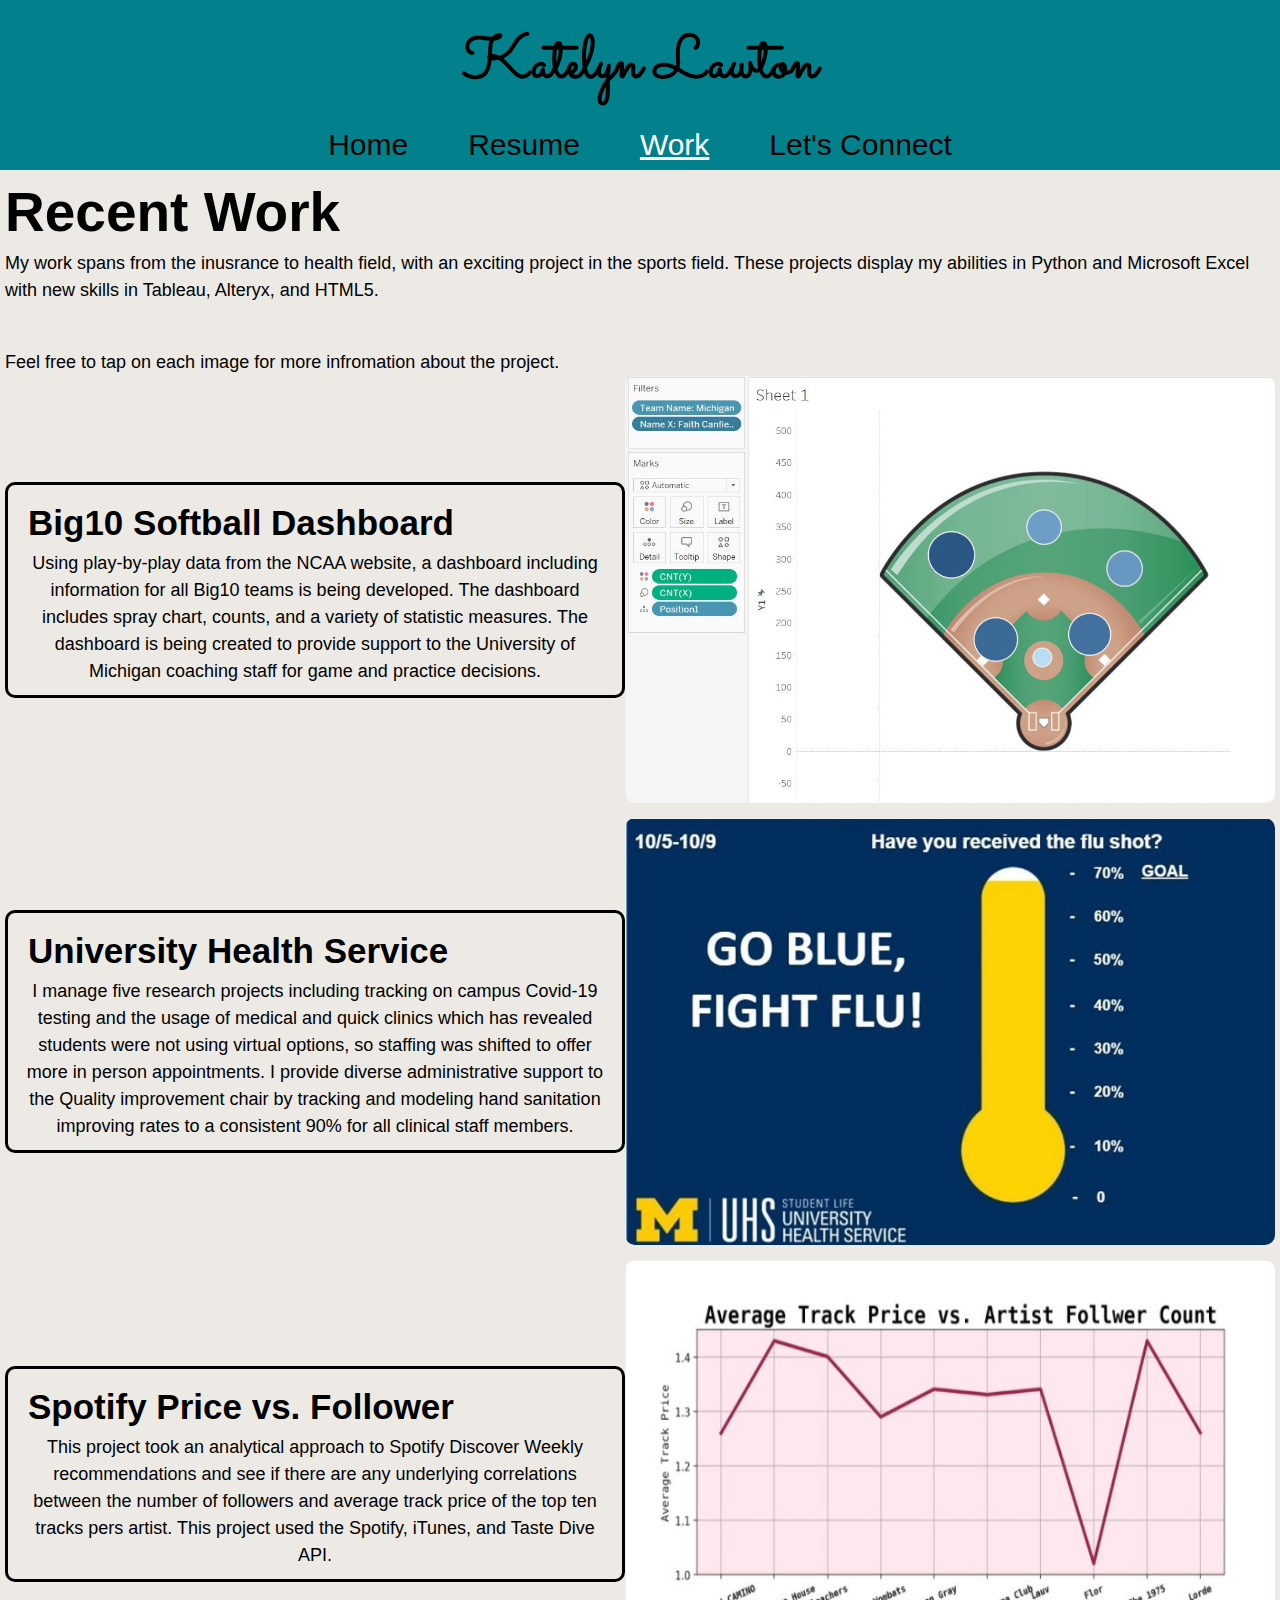
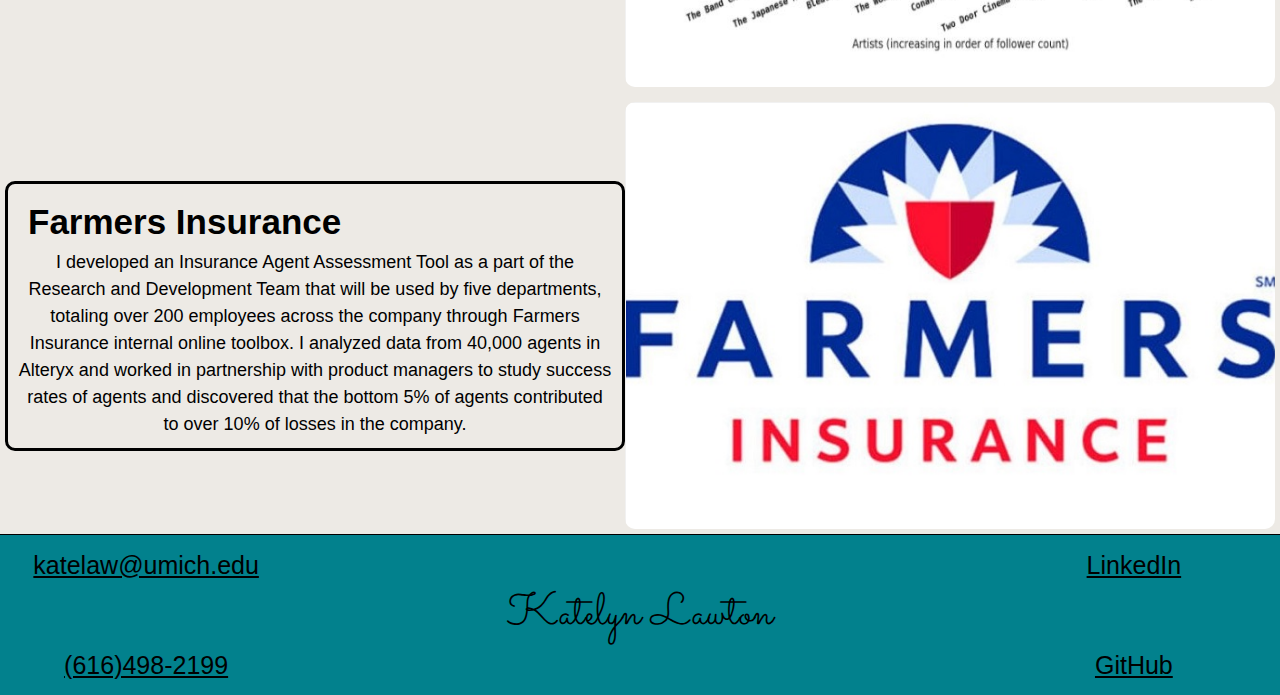
==== work.html @ 24c134ed "final" ====
<!DOCTYPE html>
<html lang="en">

  <head>
    <meta charset="utf-8">
    <meta name="viewport" content="width=device-width, initial-scale=1.0">
    <link rel="stylesheet" type="text/css" href="css/html5reset.css">
    <link href='https://fonts.googleapis.com/css?family=Sacramento' rel='stylesheet'>
    <link rel="stylesheet" type="text/css" href="css/style.css">
    <title>Work</title>
  </head>

  <body>
    <div class="skip"><a href="#main">Skip to Main Content</a></div>
    <header>
      <div class="name-header">Katelyn Lawton</div> <br>
      <nav>
        <ul class = "header-container">
          <li class="nav_item"><a href="index.html">Home</a></li>
          <li class="nav_item"><a href="resume.html">Resume</a></li>
          <li class="nav_item"><a href="work.html" id="current-page">Work</a></li>
          <li class="nav_item"><a href="about.html">Let's Connect</a></li>
        </ul>
      </nav>
    </header>
  
  <main id="main">
    <h1>Recent Work</h1>
      <p>My work spans from the inusrance to health field, with an exciting project in the sports field. These projects display my abilities in Python and Microsoft Excel with new skills in Tableau, Alteryx, and HTML5.</p>
      <br><p>Feel free to tap on each image for more infromation about the project.</p>
    <div class ="work-container">
      <div class = "BIG10-image">
        <div class="flip-card">
          <div class="flip-card-inner">
            <div class="flip-card-front" tabindex="0">
              <img src="img/big10.jpg" alt="Block M">
            </div>
            <div class="flip-card-back" tabindex="1">
              <p>With the use of Tableau, I am able develop a spray chart shown here for any player, team, or combination of the both. The dashboard is flexible in order to adapt to the needs of the coaching staff.</p>
            </div>
          </div>
        </div>
      </div>
      
      <div class = "BIG10 text-block">
        <h2>Big10 Softball Dashboard</h2>
        <p>Using play-by-play data from the NCAA website, a dashboard including information for all Big10 teams is being developed. The dashboard includes spray chart, counts, and a variety of statistic measures. The dashboard is being created to provide support to the University of Michigan coaching staff for game and practice decisions.</p>
      </div>

      <div class = "si206-image">
        <div class="flip-card">
          <div class="flip-card-inner">
            <div class="flip-card-front" tabindex="4">
              <img src="img/si206.jpg" alt="si206 final project"/>
            </div>
            <div class="flip-card-back" tabindex="5">
              <p>In order to develop this project I used got data from API, used databases, and created visualizations with Matpltlib and Plotly.</p>
            </div>
          </div>
        </div>
      </div>
      <div class = "si206 text-block">
        <h2>Spotify Price vs. Follower</h2>
        <p>This project took an analytical approach to Spotify Discover Weekly recommendations and see if there are any underlying correlations between the number of followers and average track price of the top ten tracks pers artist. This project used the Spotify, iTunes, and Taste Dive API. </p>
      </div>
        
      <div class = "uhs-image">
        <div class="flip-card">
          <div class="flip-card-inner">
            <div class="flip-card-front" tabindex="2">
              <img src="img/uhs.jpg" alt="uhs project"/>
            </div>
            <div class="flip-card-back" tabindex="3">
              <p>Since the beginnig of the Pandemic, many of my projects have focused around tracking and analyzing data about Covid tracking. UHS does a majority of Covid testing on campus so these projects play an important role in tracking how well the university is doing.</p>
            </div>
          </div>
        </div>
      </div>
      <div class = "uhs text-block">
        <h2>University Health Service</h2>
        <p>I manage five research projects including tracking on campus Covid-19 testing and the usage of medical and quick clinics which has revealed students were not using virtual options, so staffing was shifted to offer more in person appointments. I provide diverse administrative support to the Quality improvement chair by tracking and modeling hand sanitation improving rates to a consistent 90% for all clinical staff members.</p>
      </div>

      <div class = "farmers-image">
        <div class="flip-card">
          <div class="flip-card-inner">
            <div class="flip-card-front" tabindex="6">
              <img src="img/farmers.jpg" alt="farmers project"/>
            </div>
            <div class="flip-card-back" tabindex="7">
              <p>The development of this tool had a lasting impact on the company outside the analytics team. Product managers have direct access to the information and tool to use for their specific needs.</p>
            </div>
          </div>
        </div>
        
      </div>
      <div class = "farmers text-block">
        <h2>Farmers Insurance</h2>
        <p>
          I developed an Insurance Agent Assessment Tool as a part of the Research and Development Team that will be used by five departments, totaling over 200 employees across the company through Farmers Insurance internal online toolbox. I analyzed data from 40,000 agents in Alteryx and worked in partnership with product managers to study success rates of agents and discovered that the bottom 5% of agents contributed to over 10% of losses in the company.</p>
      </div>
    </div> 
  </main>
  </body> 

  <footer class="footer-container">
    <div class = "email">katelaw@umich.edu</div>
    <div class = "number">(616)498-2199</div>
    <div class = "name">Katelyn Lawton</div>
    <div class = "linkedin"><a href="https://www.linkedin.com/in/katelyn-lawton/">LinkedIn</a></div>
    <div class = "github"><a href="https://github.com/katielawton">GitHub</a></div>
  </footer>
  
</html>
---- css/style.css ----
html{
    scroll-behavior: smooth;
}
img {
  max-width: 100%;
}
body{
  margin: 0;
  font-family: "Century Gothic", CenturyGothic, AppleGothic, sans-serif;
  font-size: 22px;
}

main {
    background-color: #EDEAE5;
    color: #000000;
    line-height: 1.5em;
    margin: 0;
    padding: 5px;
}
.intro {
  text-align: center;
}

/*navigation bar*/
header{
    padding: 5px;
    background: #02818D;
    display: flex;
    flex-direction: column;
    align-items: center;
    align-content: center; 
  }

 h1 p {
  background-color: #EDEAE5;
  color: #000000;
  font-weight: lighter;
  font-size: 20px;
  }

.header-container{
    display: flex;
    flex-direction: column;
    line-height: 20px;
    text-align: center;
  }

.nav_item a{
    color:#000000;
    text-decoration: none; 
  }

.nav_item a:hover{
    text-decoration: dotted underline;
    color: #FEF9C7;
 }

 #current-page{
  color: #FFFFFF;
  text-decoration: underline;
}

.name-header{
    text-align: left;
    font-family: 'Sacramento';
    font-size: 45px;
    color: #000000;
    font-weight: bold;
  }
/*end of navigation bar*/

/*skip*/
.skip{
  background: #02818D;
}
.skip a{
    background: #02818D;
    left: 0;
    padding: 6px;
    -webkit-transition: top 1s ease-out;
    transition: top 1s ease-out;
    z-index: 1;
    position: relative;
    top: -40px;
  }
  
.skip a:focus{
    top: 0px;
  }  
/*end skip*/
/*into*/
header p{
    color: #000000;
    font-size: 25px;
    text-align: center;
    padding-top: 50px;
    padding-bottom: 50px;
  }
/*images grid*/
.flex {
    display: flex;
    justify-content: center;
    margin: auto;
    flex-flow: row wrap;
    align-items: center;
  }
  
.flex-item {
    width: 25em;
    height: 1fr;
    overflow: hidden;    
  }

.hvrbox,
.hvrbox * {
  box-sizing: border-box;
  }
.hvrbox {
  position: relative;
  display: inline-block;
  overflow: hidden;
  max-width: 100%;
  height: auto;
  }
.hvrbox img {
  max-width: 100%;
}
.hvrbox .hvrbox-layer_bottom {
  display: block;
}
.hvrbox .hvrbox-layer_top {
  opacity: 0;
  position: absolute;
  top: 0;
  left: 0;
  right: 0;
  bottom: 0;
  width: 100%;
  height: 96%;
  background: rgba(0, 0, 0, 0.6);
  color: #fff;
  /* padding: 15px; */
  -moz-transition: all 0.4s ease-in-out 0s;
  -webkit-transition: all 0.4s ease-in-out 0s;
  -ms-transition: all 0.4s ease-in-out 0s;
  transition: all 0.4s ease-in-out 0s;
}
.hvrbox:hover .hvrbox-layer_top,
.hvrbox.active .hvrbox-layer_top {
  opacity: 1;
}
.hvrbox .hvrbox-text {
  text-align: center;
  font-size: 18px;
  display: inline-block;
  position: absolute;
  top: 50%;
  left: 50%;
  -moz-transform: translate(-50%, -50%);
  -webkit-transform: translate(-50%, -50%);
  -ms-transform: translate(-50%, -50%);
  transform: translate(-50%, -50%);
}

/*RESUME*/

h1{
    font-size: 35px;
    line-height: 1;
    padding: 10px 0 10px 0;
    text-align: left;
  }

.resume-link {
  font-size: 30px;
  text-align: right; 
}
.resume-link a{
  color: #000000;
  font-size: 20px;
  padding: 20px;
}

h1 div {
  padding-bottom: 40px;
  border-bottom: 2px solid black;
}
h1 a{
  color: #000000;
  /* font-weight: bold; */
  text-decoration: none;
  background-color: #FCE181;
}

h2 {
    color:#000000;
    font-size: 30px;
    line-height: 1;
    text-align: center;
    padding: 10px ;
}
h3{
    color:#000000;
    font-size: 20px;
    line-height: 1;
    text-align: left;
    font-weight: bolder;
}

h3 p{
    font-size: 20px;
    text-align: left;
}

p{
  font-size: 18px;
}

/*WORK PAGE*/
.work-container{
  display: grid;
  grid-template-columns: 1fr;
  grid-template-rows: auto;
  grid-row-gap: 15px;
}


.BIG10, .si206, .uhs, .farmers{
  grid-column: 1 / span 1;
}

.BIG10-image, .si206-image, .uhs-image, .farmers-image{
  grid-column: 1/-1;
  max-height: 700px;
  overflow: hidden;
  border-radius: 10px;
}

.BIG10-image{
  grid-row: 3 / span 1;
}
.BIG10{
  grid-row: 2 / span 1;
}

.si206-image{
  grid-row: 5 / span 1;
}
.si206{
  grid-row: 4 / span 1;
}

.uhs-image{
  grid-row: 7 / span 1;
}
.uhs{
  grid-row: 6 / span 1;
}

.farmers-image{
  grid-row: 9 / span 1;
}
.farmers{
  grid-row: 8 / span 1;
}

.flip-card {
  background-color: transparent;
  width: 375px;
  height: 250px;
  border: 1px solid #f1f1f1;
  perspective: 1000px; /* Remove this if you don't want the 3D effect */
}

/* This container is needed to position the front and back side */
.flip-card-inner {
  position: relative;
  width: 100%;
  height: 100%;
  text-align: center;
  transition: transform 0.8s;
  transform-style: preserve-3d;
}

/* Do an horizontal flip when you move the mouse over the flip box container */
.flip-card:hover .flip-card-inner,
.flip-card:focus-within .flip-card-inner,
.flip-card:active .flip-card-inner,
.flip-card:focus .flip-card-inner {
  transform: rotateX(180deg);
} 

/* Position the front and back side */
.flip-card-front, .flip-card-back {
  position: absolute;
  width: 100%;
  height: 100%;
  backface-visibility: hidden;
  border-radius: 10px;
}

/* Style the front side (fallback if image is missing) */
.flip-card-front {
  background-color: #bbb;
  color: black;
  border-radius: 10px;
}

/* Style the back side */
.flip-card-back {
  background-color: #02818D;
  color: #000000;
  transform: rotateX(180deg);
}

.text-block{
    background-color: #EDEAE5;
    border: 3px solid #000000;
    padding: 10px;
    text-align: center;
    color: #000000;
    margin: auto;
    overflow: auto;
    border-radius: 10px;
  }


 /*BEYOND PAGE*/
 .parallax {
  background-attachment: fixed; /* Parallax effect */     
  background-position: center;  /* Parallax effect */
  background-repeat: no-repeat; /* Parallax effect */
  background-size: cover;       /* Parallax effect */
  color: white;
  height: 350px;                /* Parallax effect */

  /*Set background-image to header.jpg */
  background-image: url("../img/header.jpg");
  background-repeat: no-repeat;
 } 


/*FOOTER*/
footer{
    background-color: #02818D;
    color: #000000;
    text-align: center;
    border-top: 1px solid black;
    font-size: 20px;
    padding: 5px;
  }

.footer-container{
    /*Your Code Here*/
    display: grid;
    grid-template-rows: 1fr 1fr 1fr 1fr 1fr;
    grid-auto-flow: row;
    align-items: center;
    align-content: center;
  }
  
  .email, .number, .linkedin, .github{
    color: #000000;
    text-decoration: underline;
  }

  .email{
    grid-row: 1;
  }
  .number{
    grid-row: 2;
  }

  .linkedin{
    grid-row: 4;
  }
  .github{
    grid-row: 5;
  }
  
  .name {
    font-family: 'Sacramento';
    color:#000000;
    text-decoration: none;
    font-size: 45px;
    grid-row: 3;
  }
  div a {
    color:#000000;
    text-decoration: none;
  }

.name {
    animation: signature ease 10s;
    -webkit-animation: signature ease 10s;
    -moz-animation: signature ease 10s;
    -o-animation: signature ease 10s;
    -ms-animation: signature ease 10s;
    }
@keyframes signature {
    0% {opacity:0;}
    100% {opacity:1;}
    }

form {
  border: 3px solid #f1f1f1;
}

input:focus{
    border: 2px solid #02818D;
    background-color: #FEF9C7;
}
legend{ 
  font-size: 125%;
  font-style:italic;
  text-transform: uppercase;
  text-align: center;
}

label{
  display: inline-block;
  margin-right:10px;
  width:15%;
}
input, .final_span{
  width: 100%;
  padding: 12px 20px;
  margin: 8px 0;
  display: inline-block;
  border: 1px solid #ccc;
  box-sizing: border-box;
}
span{
  margin-left:20%;
  font-family: italic;
  font-weight: bold;
}

textarea{
  width: 100%;
  height: 35vh;
  padding: 12px 20px;
  margin: 8px 0;
  display: inline-block;
  border: 1px solid #ccc;
  box-sizing: border-box;
}

a img{
  width: 35px;
}


input[type=checkbox]{
    display:inline;
    width:inherit;
}

input[type=submit] {
  background-color: #FCE181;
  color: #000000;
  padding: 14px 20px;
  margin: 8px 0;
  border: none;
  cursor: pointer;
  width: 100%;
}

input[type=submit]:hover {
  opacity: 0.8;
}
/* Add a background color and some padding around the form */


/*Tablet Mode*/
@media all and (min-width: 600px){
  .name-header{
    font-size: 60px;
  }
  body{
    font-size: 30px;
  }
  .header-container{
    flex-direction: row;
    justify-content: space-around;
  }

  .nav_item a{
    display: block;
    padding: 10px 30px;
  }

  .navigation{
      text-align: right;
  }

  p{
    font-size: 25px;
  }

  .flex {
    display: flex;
    justify-content: center;
    margin: auto;
    flex-flow: row wrap;
    align-items: center;
  }
  
.flex-item {
    width: 12em;
    height: 1fr;
    overflow: hidden;    
  }
  
  footer{
    font-size: 25px;
  }
  
  .footer-container{
    display: grid;
    grid-template-columns: 2fr 5fr 2fr;
    grid-template-rows: 1fr 1fr 1fr;
    height: 100px;
  }
  .email{
    grid-row: 1;
    grid-column: 1;
  }
  .number{
    grid-row: 3;
    grid-column: 1;
  }

  .linkedin{
    grid-row: 1;
    grid-column: 3;
  }
  .github{
    grid-row: 3;
    grid-column: 3;
  }
  .name{
    grid-row: 2;
    grid-column: 2;
  }

  h1{
    font-size: 55px;
  }
  h2{
    font-size: 50px;
  }
  h3 {
    font-size: 35px;
  }
  p{
    font-size: 25px;
  }
  .resume-link a{
    font-size: 25px;
  }

  .skills{
    display: grid;
    grid-template-columns: auto auto auto;
    align-items: center;
  }
  .group1{
    grid-column: 1;
    text-align: left;
  }
  .group2{
    grid-column: 2;
    text-align: left;
  }
  .group3{
    grid-column: 3;
    text-align: left;
  }
  .BIG10-image, .si206-image, .uhs-image, .farmers-image{
    margin: auto;
  }

  .flip-card {
    width: 650px;
    height: 425px;
  }
  .flip-card-back p {
    font-size: 30px;
  }

  .parallax{
    height: 550px; 
  }

}



/* Desktop Mode  */
@media all and (min-width: 800px){
      header{
        flex-direction: column;
        justify-content: space-between;
      }
    
      .header-container{
        flex-direction: row;
        justify-content: space-around;
      }
    
      .nav_item a{
        display: block;
        padding: 10px 30px;
      }

      .navigation{
          text-align: right;
      }

      .footer-container{
        display: grid;
        grid-template-columns: 2fr 5fr 2fr;
        grid-template-rows: 1fr 1fr 1fr;
        height: 150px;
      }
      .email{
        grid-row: 1;
        grid-column: 1;
      }
      .number{
        grid-row: 3;
        grid-column: 1;
      }
    
      .linkedin{
        grid-row: 1;
        grid-column: 3;
      }
      .github{
        grid-row: 3;
        grid-column: 3;
      }
      .name{
        grid-row: 2;
        grid-column: 2;
      }
    header p{
        color: #ffffff;
        font-size: 45px;
        text-align: center;
        padding-top: 50px;
        padding-bottom: 50px;
      }
    .flex {
        display: flex;
        justify-content: center;
        margin: auto;
        flex-flow: row wrap;
        align-items: center;
      }
      
    .flex-item {
        width: 12em;
        height: 1fr;
        overflow: hidden;    
      }
      
      h2 {
        text-align: left;
      }

      .work-container{
        display: grid;
        grid-template-columns: 1fr 1fr;
        grid-template-rows: 1fr 1fr 1fr 1fr;
      }
      .BIG10-image, .si206-image, .uhs-image, .farmers-image{
        width: 650px;
      }
      .BIG10{
        grid-column: 1;
        grid-row: 1;
      }
      .uhs{
        grid-column: 1;
        grid-row: 2;
      }
      .si206{
        grid-column: 1;
        grid-row: 3;
      }
      .farmers{
        grid-column: 1;
        grid-row: 4;
      }
      .BIG10-image{
        grid-column: 2;
        grid-row: 1;
      }
      .uhs-image{
        grid-column: 2;
        grid-row: 2;
      }
      .si206-image{
        grid-column: 2;
        grid-row: 3;
      }
      .farmers-image{
        grid-column: 2;
        grid-row: 4;
      }
     
      form{
        width: 80%;
        margin: 0 auto;
      }
    
      input{
        width:80%;
      }
    
      textarea{
        width:80%;
        height: 25vh;
     }
 
     
     div + label{
        line-height: 25vh;
        vertical-align:top;
     }
     
     #resume-stuff{
      display: grid;
      grid-template-columns: 1fr 1fr 1fr 1fr 1fr;
      
     }
     #education{
       /* grid-row: 1; */
       grid-column: 1;
       padding: 10px;
     }
     #experience{
      /* grid-row: 1; */
      grid-column: 2;
      padding: 10px;
     }
     #research{
      /* grid-row: 1; */
      grid-column: 3;
      padding: 10px;
     }
     #activities{
      /* grid-row: 2; */
      grid-column: 4;
      padding: 10px;
     }
     #skills-groups{
      /* grid-row: 2; */
      grid-column: 5;
      padding: 10px;
      
     }
     .skills{
      display: block;
      align-items: left;
     }
    
     h2 {
       font-size: 35px;
     }
     h3{
       font-size:20px;
     }
     p{
       font-size: 18px;
       line-height: 1.5em;
     }

}

@media screen and (prefers-reduced-motion: reduce) {
  html{
    scroll-behavior: auto; 
  }
  .skip a{
    -webkit-transition: none;
    transition: none;
  }

  .name {
    animation: none;
  }

  .parallax {
    background-attachment: scroll;
  }
}
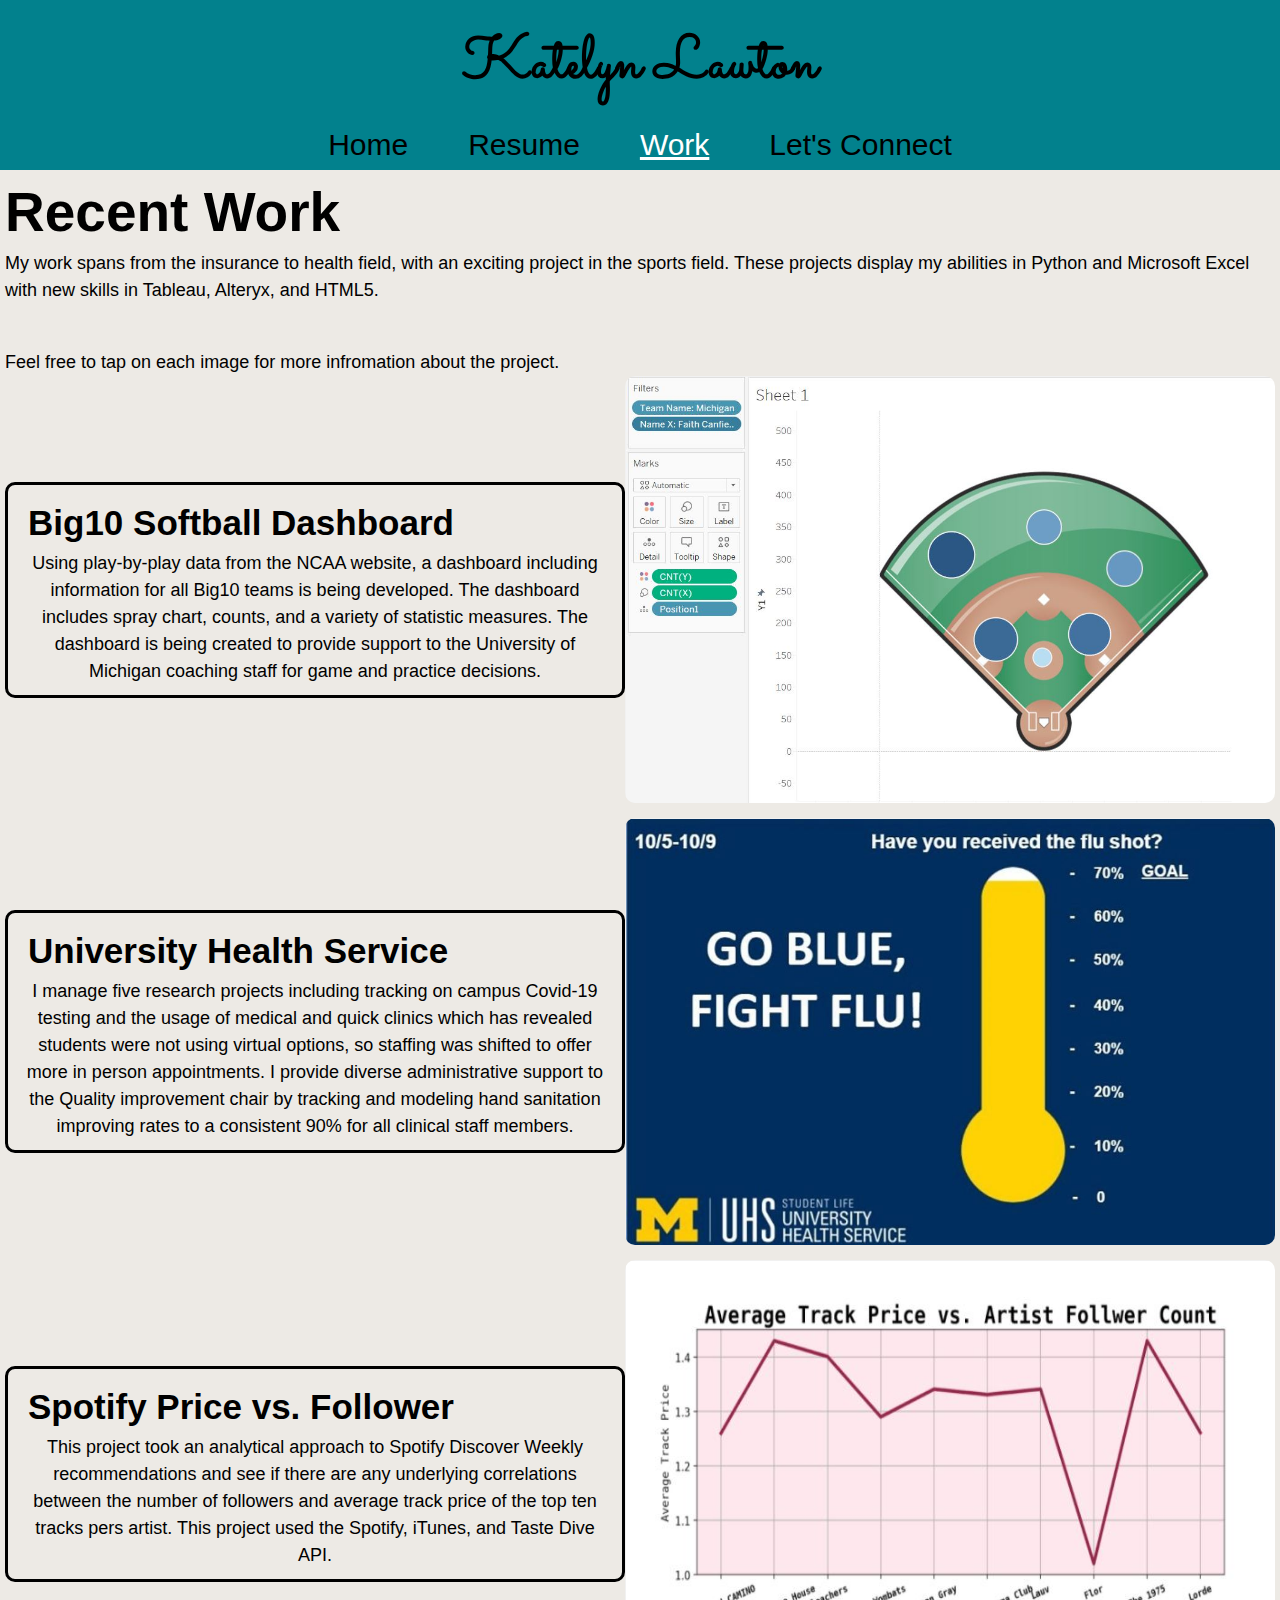
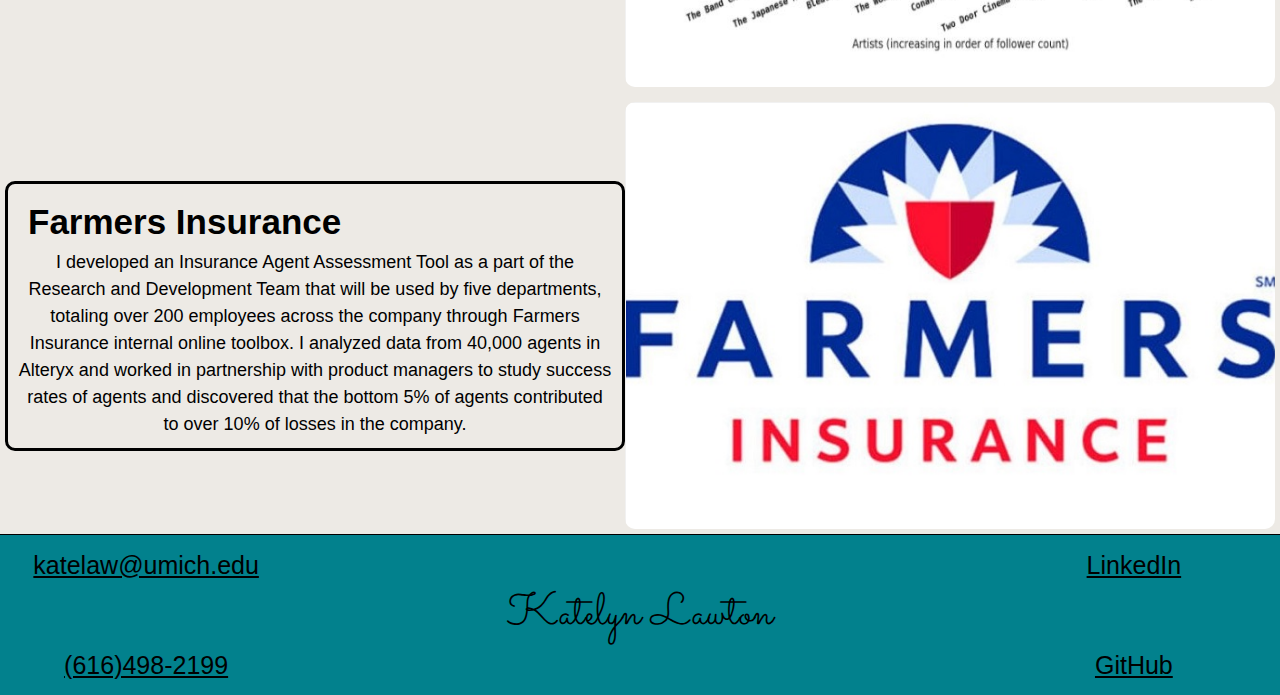
==== commit 57e22d5c: "fixed tabs" ====
--- a/work.html
+++ b/work.html
@@ -26,7 +26,7 @@
   
   <main id="main">
     <h1>Recent Work</h1>
-      <p>My work spans from the inusrance to health field, with an exciting project in the sports field. These projects display my abilities in Python and Microsoft Excel with new skills in Tableau, Alteryx, and HTML5.</p>
+      <p>My work spans from the insurance to health field, with an exciting project in the sports field. These projects display my abilities in Python and Microsoft Excel with new skills in Tableau, Alteryx, and HTML5.</p>
       <br><p>Feel free to tap on each image for more infromation about the project.</p>
     <div class ="work-container">
       <div class = "BIG10-image">
@@ -35,7 +35,7 @@
             <div class="flip-card-front" tabindex="0">
               <img src="img/big10.jpg" alt="Block M">
             </div>
-            <div class="flip-card-back" tabindex="1">
+            <div class="flip-card-back" tabindex="0">
               <p>With the use of Tableau, I am able develop a spray chart shown here for any player, team, or combination of the both. The dashboard is flexible in order to adapt to the needs of the coaching staff.</p>
             </div>
           </div>
@@ -46,14 +46,29 @@
         <h2>Big10 Softball Dashboard</h2>
         <p>Using play-by-play data from the NCAA website, a dashboard including information for all Big10 teams is being developed. The dashboard includes spray chart, counts, and a variety of statistic measures. The dashboard is being created to provide support to the University of Michigan coaching staff for game and practice decisions.</p>
       </div>
-
+      <div class = "uhs-image">
+        <div class="flip-card">
+          <div class="flip-card-inner">
+            <div class="flip-card-front" tabindex="0">
+              <img src="img/uhs.jpg" alt="uhs project"/>
+            </div>
+            <div class="flip-card-back" tabindex="0">
+              <p>Since the beginnig of the Pandemic, many of my projects have focused around tracking and analyzing data about Covid tracking. UHS does a majority of Covid testing on campus so these projects play an important role in tracking how well the university is doing.</p>
+            </div>
+          </div>
+        </div>
+      </div>
+      <div class = "uhs text-block">
+        <h2>University Health Service</h2>
+        <p>I manage five research projects including tracking on campus Covid-19 testing and the usage of medical and quick clinics which has revealed students were not using virtual options, so staffing was shifted to offer more in person appointments. I provide diverse administrative support to the Quality improvement chair by tracking and modeling hand sanitation improving rates to a consistent 90% for all clinical staff members.</p>
+      </div>
       <div class = "si206-image">
         <div class="flip-card">
           <div class="flip-card-inner">
-            <div class="flip-card-front" tabindex="4">
+            <div class="flip-card-front" tabindex="0">
               <img src="img/si206.jpg" alt="si206 final project"/>
             </div>
-            <div class="flip-card-back" tabindex="5">
+            <div class="flip-card-back" tabindex="0">
               <p>In order to develop this project I used got data from API, used databases, and created visualizations with Matpltlib and Plotly.</p>
             </div>
           </div>
@@ -64,30 +79,15 @@
         <p>This project took an analytical approach to Spotify Discover Weekly recommendations and see if there are any underlying correlations between the number of followers and average track price of the top ten tracks pers artist. This project used the Spotify, iTunes, and Taste Dive API. </p>
       </div>
         
-      <div class = "uhs-image">
-        <div class="flip-card">
-          <div class="flip-card-inner">
-            <div class="flip-card-front" tabindex="2">
-              <img src="img/uhs.jpg" alt="uhs project"/>
-            </div>
-            <div class="flip-card-back" tabindex="3">
-              <p>Since the beginnig of the Pandemic, many of my projects have focused around tracking and analyzing data about Covid tracking. UHS does a majority of Covid testing on campus so these projects play an important role in tracking how well the university is doing.</p>
-            </div>
-          </div>
-        </div>
-      </div>
-      <div class = "uhs text-block">
-        <h2>University Health Service</h2>
-        <p>I manage five research projects including tracking on campus Covid-19 testing and the usage of medical and quick clinics which has revealed students were not using virtual options, so staffing was shifted to offer more in person appointments. I provide diverse administrative support to the Quality improvement chair by tracking and modeling hand sanitation improving rates to a consistent 90% for all clinical staff members.</p>
-      </div>
+      
 
       <div class = "farmers-image">
         <div class="flip-card">
           <div class="flip-card-inner">
-            <div class="flip-card-front" tabindex="6">
+            <div class="flip-card-front" tabindex="0">
               <img src="img/farmers.jpg" alt="farmers project"/>
             </div>
-            <div class="flip-card-back" tabindex="7">
+            <div class="flip-card-back" tabindex="0">
               <p>The development of this tool had a lasting impact on the company outside the analytics team. Product managers have direct access to the information and tool to use for their specific needs.</p>
             </div>
           </div>
